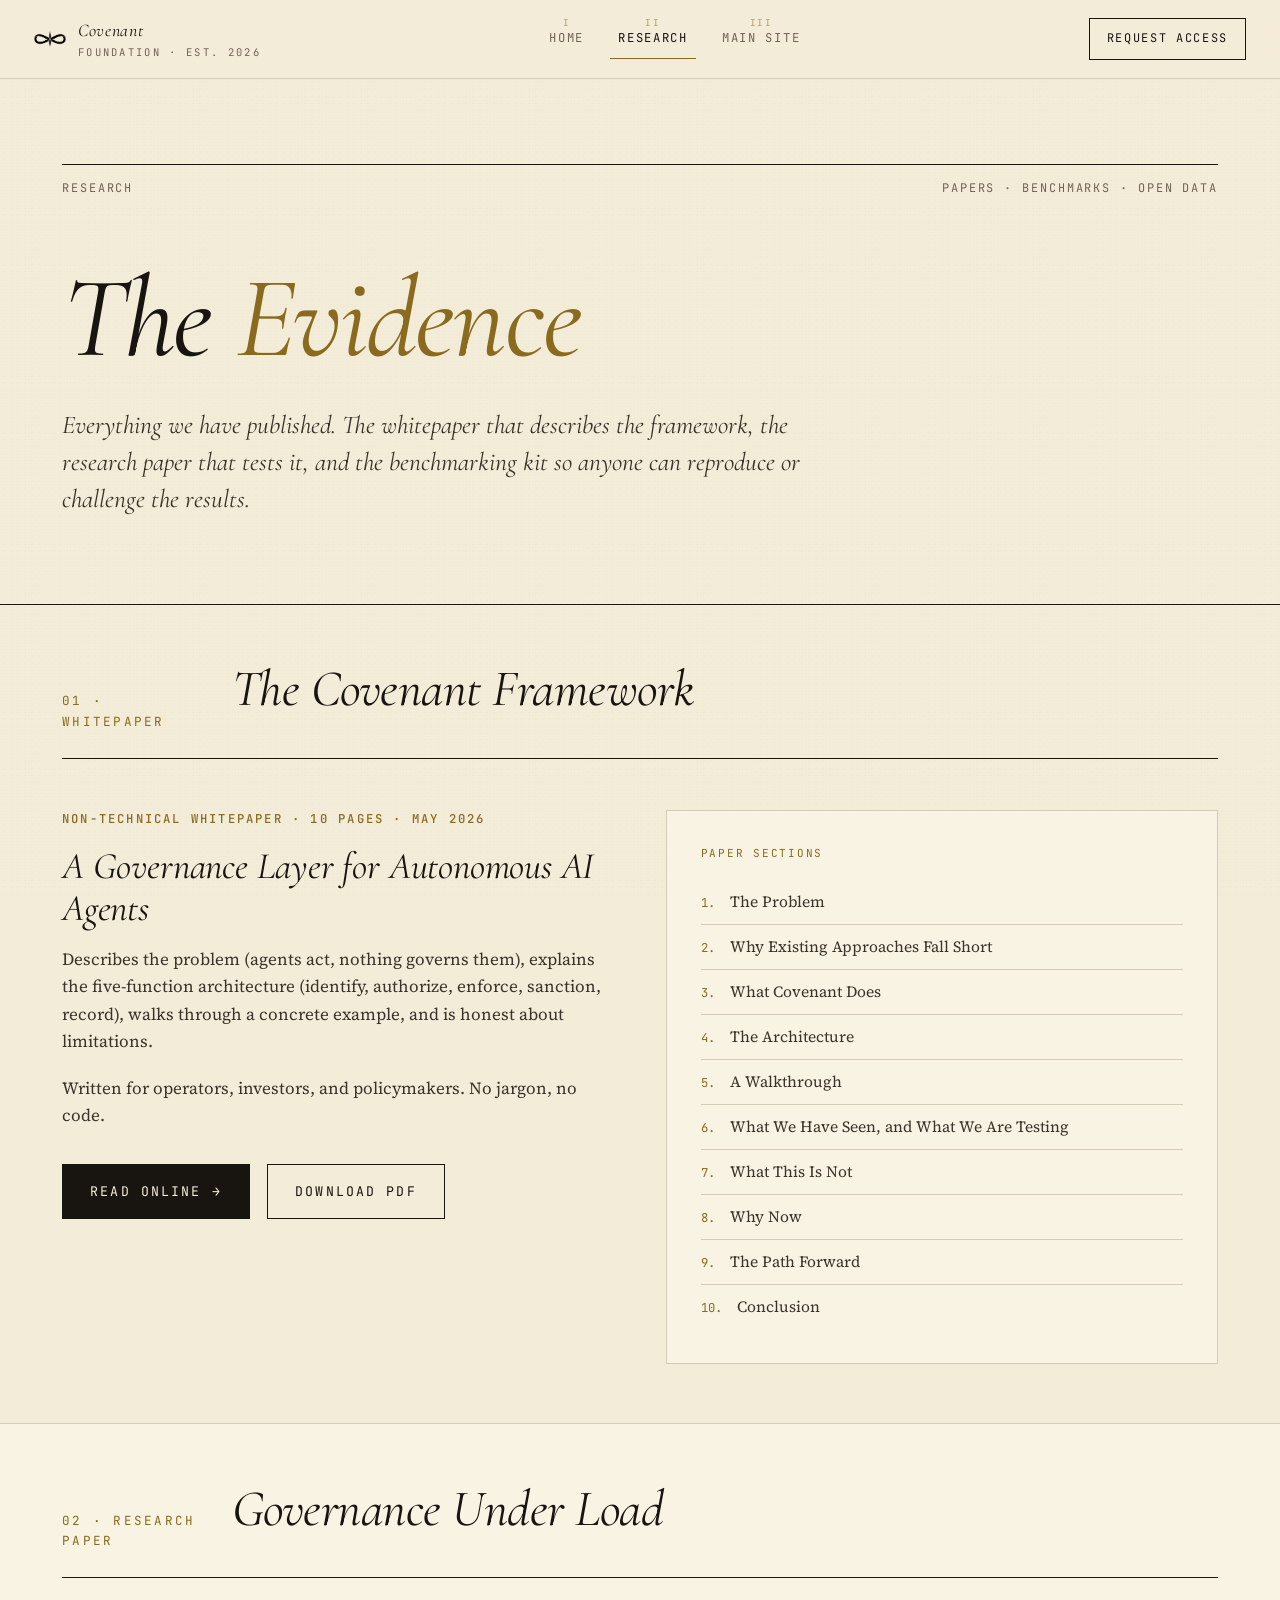
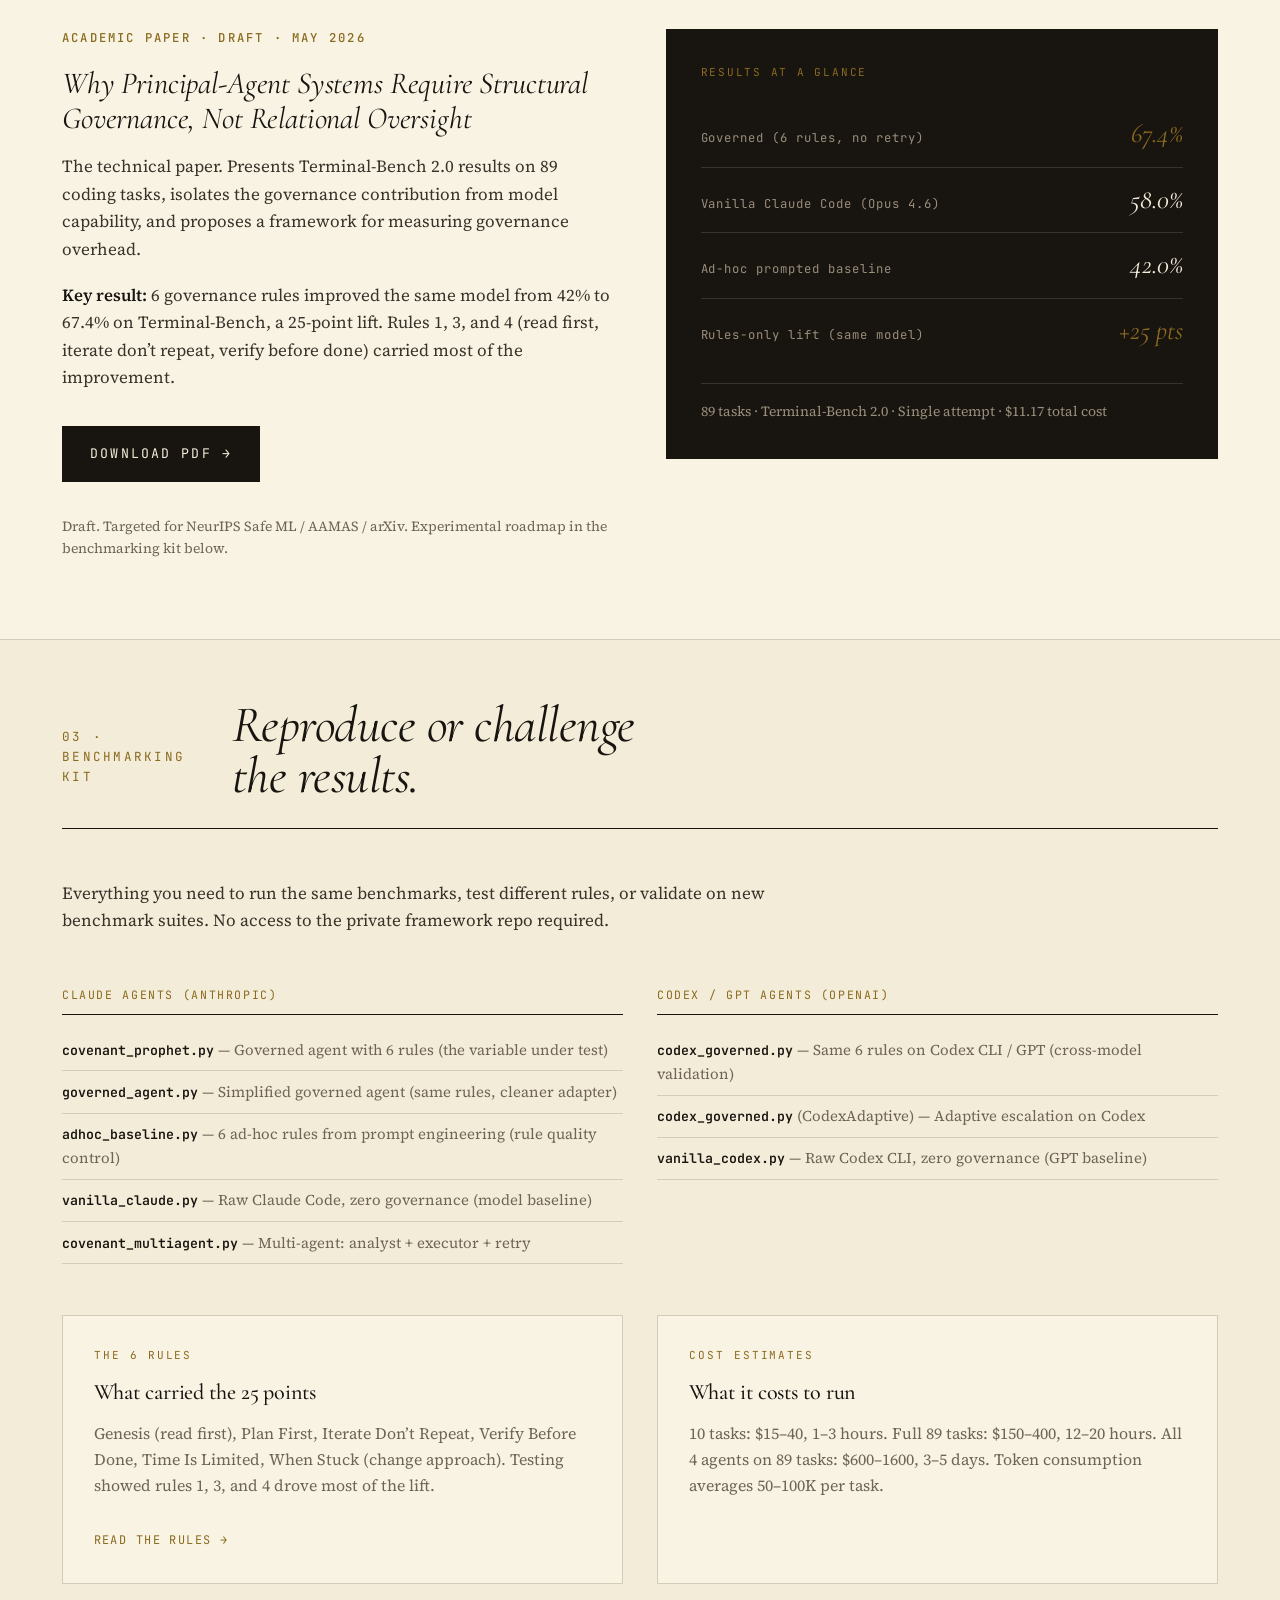
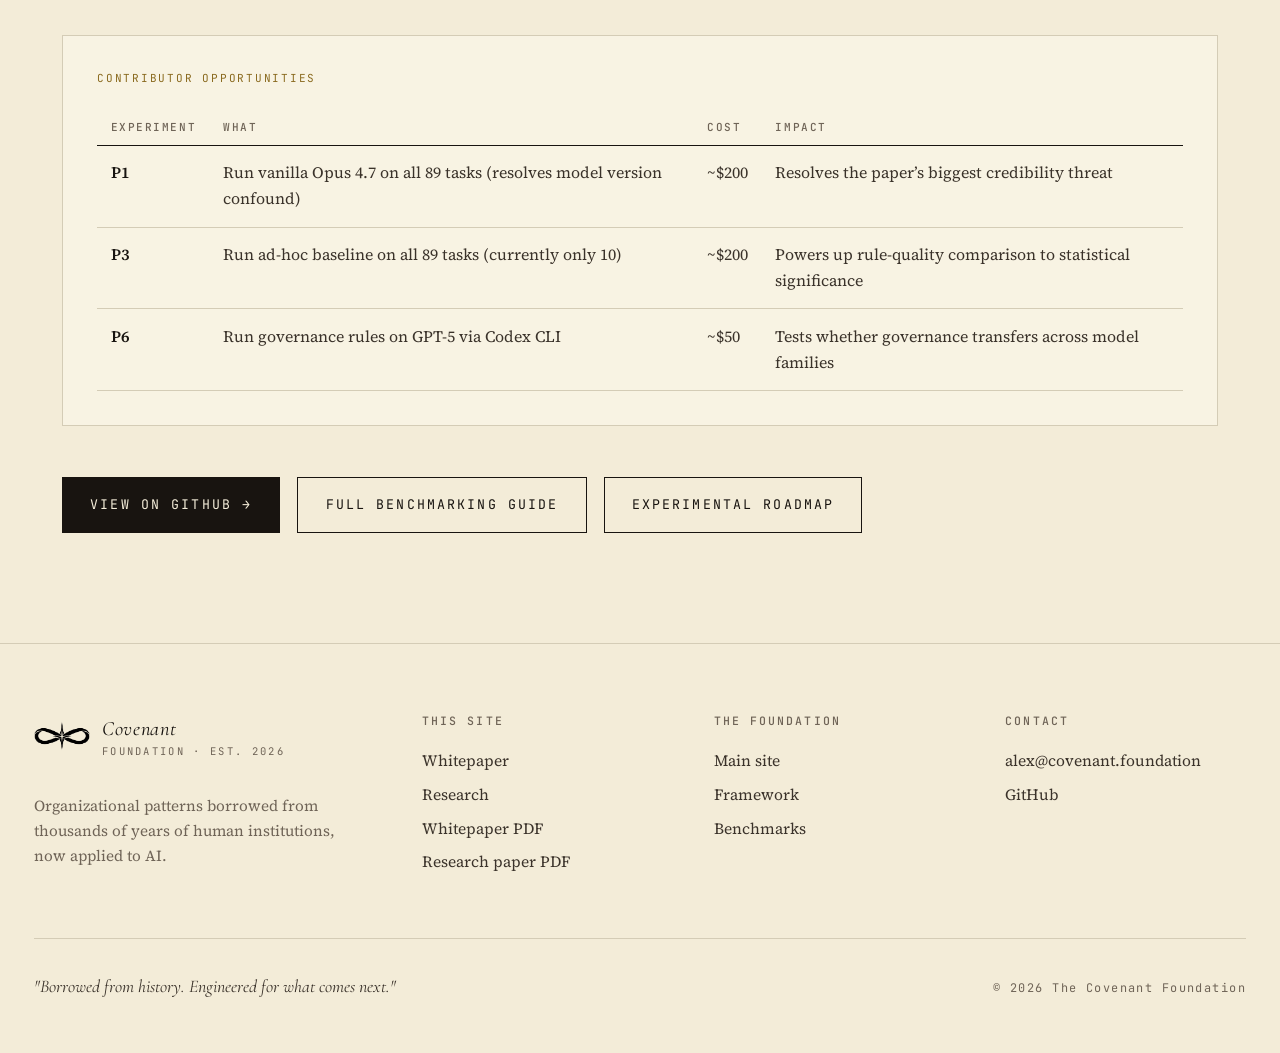
==== research.html @ 4821e8ea "Restructure site: landing page + research page with all three resources - Landing (index.html): over" ====
<!DOCTYPE html>
<html lang="en">
<head>
<meta charset="UTF-8"><meta name="viewport" content="width=device-width, initial-scale=1.0">
<title>Research - Covenant Research</title>
<meta name="description" content="Whitepaper, research paper, and benchmarking kit from the Covenant Framework.">
<link rel="preconnect" href="https://fonts.googleapis.com">
<link rel="preconnect" href="https://fonts.gstatic.com" crossorigin>
<link href="https://fonts.googleapis.com/css2?family=Cormorant+Garamond:ital,wght@0,400;0,500;0,600;1,400;1,500;1,600&family=JetBrains+Mono:wght@400;500&family=Source+Serif+4:ital,opsz,wght@0,8..60,400;0,8..60,500;0,8..60,600;1,8..60,400&display=swap" rel="stylesheet">
<link rel="stylesheet" href="styles.css">
</head>
<body data-screen-label="Research">
<nav class="nav"><div class="nav-inner">
  <a href="https://covenant.foundation" class="nav-brand"><img class="mark" src="assets/logo.png" alt="Covenant" aria-hidden="true"><span><span class="word">Covenant</span><small>Foundation &middot; est. 2026</small></span></a>
  <div class="nav-links">
    <a data-num="I" href="index.html">Home</a>
    <a data-num="II" href="research.html">Research</a>
    <a data-num="III" href="https://covenant.foundation">Main site</a>
  </div>
  <button class="nav-toggle" aria-label="Menu" aria-expanded="false">Menu</button>
  <a class="nav-cta" href="https://covenant.foundation/network.html#access">Request access</a>
</div></nav>

<!-- HERO -->
<section style="padding: 5rem 0 4rem; border-bottom: 1px solid var(--ink);"><div class="shell">
  <div class="flex-between" style="font-family: var(--mono); font-size: 0.7rem; letter-spacing: 0.16em; text-transform: uppercase; color: var(--ink-3); border-top: 1px solid var(--ink); padding-top: 0.8rem; margin-bottom: 4rem;">
    <span>Research</span><span>Papers &middot; Benchmarks &middot; Open data</span>
  </div>
  <h1 class="display-1 rise" style="color: var(--ink); margin-bottom: 2rem;">The <em style="color: var(--gold);">Evidence</em></h1>
  <p class="lede measure-wide rise rise-2">Everything we have published. The whitepaper that describes the framework, the research paper that tests it, and the benchmarking kit so anyone can reproduce or challenge the results.</p>
</div></section>

<!-- WHITEPAPER -->
<section id="whitepaper"><div class="shell">
  <div class="section-head"><div class="num">01 &middot; Whitepaper</div><h2>The Covenant Framework</h2></div>
  <div class="grid-2" style="gap: 3rem; align-items: start;">
    <div>
      <div class="h-sub mb-1">Non-technical whitepaper &middot; 10 pages &middot; May 2026</div>
      <h3 style="font-family: var(--display); font-style: italic; font-weight: 400; font-size: clamp(1.6rem, 3vw, 2.2rem); color: var(--ink); margin-bottom: 1rem; line-height: 1.1;">A Governance Layer for Autonomous AI Agents</h3>
      <p>Describes the problem (agents act, nothing governs them), explains the five-function architecture (identify, authorize, enforce, sanction, record), walks through a concrete example, and is honest about limitations.</p>
      <p>Written for operators, investors, and policymakers. No jargon, no code.</p>
      <div class="flex gap-1 mt-2" style="flex-wrap: wrap;">
        <a class="btn btn-primary" href="whitepaper.html">Read online <span class="arrow">&rarr;</span></a>
        <a class="btn" href="Covenant_Framework_Whitepaper.pdf">Download PDF</a>
      </div>
    </div>
    <div>
      <div style="background: var(--paper-soft); border: 1px solid var(--rule); padding: 2rem;">
        <div style="font-family: var(--mono); font-size: 0.65rem; letter-spacing: 0.16em; text-transform: uppercase; color: var(--gold); margin-bottom: 1rem;">Paper sections</div>
        <ol style="list-style: none; counter-reset: s; padding: 0;">
          <li class="rp-item">The Problem</li>
          <li class="rp-item">Why Existing Approaches Fall Short</li>
          <li class="rp-item">What Covenant Does</li>
          <li class="rp-item">The Architecture</li>
          <li class="rp-item">A Walkthrough</li>
          <li class="rp-item">What We Have Seen, and What We Are Testing</li>
          <li class="rp-item">What This Is Not</li>
          <li class="rp-item">Why Now</li>
          <li class="rp-item">The Path Forward</li>
          <li class="rp-item">Conclusion</li>
        </ol>
      </div>
    </div>
  </div>
</div></section>

<!-- RESEARCH PAPER -->
<section id="paper" style="background: var(--paper-soft); border-top: 1px solid var(--rule); border-bottom: 1px solid var(--rule);"><div class="shell">
  <div class="section-head"><div class="num">02 &middot; Research Paper</div><h2>Governance Under Load</h2></div>
  <div class="grid-2" style="gap: 3rem; align-items: start;">
    <div>
      <div class="h-sub mb-1">Academic paper &middot; Draft &middot; May 2026</div>
      <h3 style="font-family: var(--display); font-style: italic; font-weight: 400; font-size: clamp(1.4rem, 2.5vw, 1.8rem); color: var(--ink); margin-bottom: 1rem; line-height: 1.15;">Why Principal-Agent Systems Require Structural Governance, Not Relational Oversight</h3>
      <p>The technical paper. Presents Terminal-Bench 2.0 results on 89 coding tasks, isolates the governance contribution from model capability, and proposes a framework for measuring governance overhead.</p>
      <p><strong>Key result:</strong> 6 governance rules improved the same model from 42% to 67.4% on Terminal-Bench, a 25-point lift. Rules 1, 3, and 4 (read first, iterate don&rsquo;t repeat, verify before done) carried most of the improvement.</p>
      <div class="flex gap-1 mt-2" style="flex-wrap: wrap;">
        <a class="btn btn-primary" href="Governance_Under_Load_Draft.pdf">Download PDF <span class="arrow">&rarr;</span></a>
      </div>
      <p class="dim mt-2" style="font-size: 0.82rem;">Draft. Targeted for NeurIPS Safe ML / AAMAS / arXiv. Experimental roadmap in the benchmarking kit below.</p>
    </div>
    <div>
      <div style="background: var(--ink); color: var(--paper); padding: 2rem; border: 1px solid var(--ink);">
        <div style="font-family: var(--mono); font-size: 0.65rem; letter-spacing: 0.16em; text-transform: uppercase; color: var(--gold); margin-bottom: 1.2rem;">Results at a glance</div>
        <div class="rp-stat"><span class="rp-label">Governed (6 rules, no retry)</span><span class="rp-val gold">67.4%</span></div>
        <div class="rp-stat"><span class="rp-label">Vanilla Claude Code (Opus 4.6)</span><span class="rp-val">58.0%</span></div>
        <div class="rp-stat"><span class="rp-label">Ad-hoc prompted baseline</span><span class="rp-val">42.0%</span></div>
        <div class="rp-stat" style="border: none;"><span class="rp-label">Rules-only lift (same model)</span><span class="rp-val gold">+25 pts</span></div>
        <div style="margin-top: 1.2rem; padding-top: 1rem; border-top: 1px solid #3a322a; font-size: 0.82rem; color: #9a8e7c;">89 tasks &middot; Terminal-Bench 2.0 &middot; Single attempt &middot; $11.17 total cost</div>
      </div>
    </div>
  </div>
</div></section>

<!-- BENCHMARKING KIT -->
<section id="benchmarks"><div class="shell">
  <div class="section-head"><div class="num">03 &middot; Benchmarking Kit</div><h2>Reproduce or challenge<br>the results.</h2></div>
  <p class="measure-wide mb-3">Everything you need to run the same benchmarks, test different rules, or validate on new benchmark suites. No access to the private framework repo required.</p>

  <div class="bk-agents">
    <div class="bk-group">
      <div class="bk-group-label">Claude agents (Anthropic)</div>
      <div class="bk-agent"><strong>covenant_prophet.py</strong> &mdash; Governed agent with 6 rules (the variable under test)</div>
      <div class="bk-agent"><strong>governed_agent.py</strong> &mdash; Simplified governed agent (same rules, cleaner adapter)</div>
      <div class="bk-agent"><strong>adhoc_baseline.py</strong> &mdash; 6 ad-hoc rules from prompt engineering (rule quality control)</div>
      <div class="bk-agent"><strong>vanilla_claude.py</strong> &mdash; Raw Claude Code, zero governance (model baseline)</div>
      <div class="bk-agent"><strong>covenant_multiagent.py</strong> &mdash; Multi-agent: analyst + executor + retry</div>
    </div>
    <div class="bk-group">
      <div class="bk-group-label">Codex / GPT agents (OpenAI)</div>
      <div class="bk-agent"><strong>codex_governed.py</strong> &mdash; Same 6 rules on Codex CLI / GPT (cross-model validation)</div>
      <div class="bk-agent"><strong>codex_governed.py</strong> (CodexAdaptive) &mdash; Adaptive escalation on Codex</div>
      <div class="bk-agent"><strong>vanilla_codex.py</strong> &mdash; Raw Codex CLI, zero governance (GPT baseline)</div>
    </div>
  </div>

  <div class="grid-2 mt-3" style="gap: 2rem;">
    <div class="card">
      <div class="tag">The 6 rules</div>
      <h3>What carried the 25 points</h3>
      <p>Genesis (read first), Plan First, Iterate Don&rsquo;t Repeat, Verify Before Done, Time Is Limited, When Stuck (change approach). Testing showed rules 1, 3, and 4 drove most of the lift.</p>
      <a href="benchmarks/governance-rules.txt" style="font-family: var(--mono); font-size: 0.7rem; letter-spacing: 0.12em; text-transform: uppercase; display: inline-block; margin-top: 0.8rem;">Read the rules &rarr;</a>
    </div>
    <div class="card">
      <div class="tag">Cost estimates</div>
      <h3>What it costs to run</h3>
      <p>10 tasks: $15&ndash;40, 1&ndash;3 hours. Full 89 tasks: $150&ndash;400, 12&ndash;20 hours. All 4 agents on 89 tasks: $600&ndash;1600, 3&ndash;5 days. Token consumption averages 50&ndash;100K per task.</p>
    </div>
  </div>

  <div class="mt-3" style="padding: 2rem; background: var(--paper-soft); border: 1px solid var(--rule);">
    <div style="font-family: var(--mono); font-size: 0.65rem; letter-spacing: 0.16em; text-transform: uppercase; color: var(--gold); margin-bottom: 1rem;">Contributor opportunities</div>
    <table>
      <thead><tr><th>Experiment</th><th>What</th><th>Cost</th><th>Impact</th></tr></thead>
      <tbody>
        <tr><td><strong>P1</strong></td><td>Run vanilla Opus 4.7 on all 89 tasks (resolves model version confound)</td><td>~$200</td><td>Resolves the paper&rsquo;s biggest credibility threat</td></tr>
        <tr><td><strong>P3</strong></td><td>Run ad-hoc baseline on all 89 tasks (currently only 10)</td><td>~$200</td><td>Powers up rule-quality comparison to statistical significance</td></tr>
        <tr><td><strong>P6</strong></td><td>Run governance rules on GPT-5 via Codex CLI</td><td>~$50</td><td>Tests whether governance transfers across model families</td></tr>
      </tbody>
    </table>
  </div>

  <div class="flex gap-1 mt-3" style="flex-wrap: wrap;">
    <a class="btn btn-primary" href="https://github.com/asalsali/covenant-research/tree/master/benchmarks">View on GitHub <span class="arrow">&rarr;</span></a>
    <a class="btn" href="benchmarks/README.md">Full benchmarking guide</a>
    <a class="btn" href="benchmarks/experimental-roadmap.md">Experimental roadmap</a>
  </div>
</div></section>

<footer class="foot"><div class="shell-wide">
  <div class="foot-grid">
    <div><a href="https://covenant.foundation" class="nav-brand" style="margin-bottom: 1rem; display:inline-flex;"><img class="mark" src="assets/logo.png" alt="Covenant" style="width: 56px;"><span><span class="word" style="font-family: var(--display); font-style: italic; font-size: 1.2rem; color: var(--ink);">Covenant</span><small style="font-family: var(--mono); font-size: 0.62rem; letter-spacing: 0.22em; text-transform: uppercase; color: var(--ink-3); display:block;">Foundation &middot; est. 2026</small></span></a><p class="dim" style="font-size: 0.9rem; max-width: 22rem; margin-top: 1rem;">Organizational patterns borrowed from thousands of years of human institutions, now applied to AI.</p></div>
    <div><h4>This Site</h4><ul><li><a href="whitepaper.html">Whitepaper</a></li><li><a href="research.html">Research</a></li><li><a href="Covenant_Framework_Whitepaper.pdf">Whitepaper PDF</a></li><li><a href="Governance_Under_Load_Draft.pdf">Research paper PDF</a></li></ul></div>
    <div><h4>The Foundation</h4><ul><li><a href="https://covenant.foundation">Main site</a></li><li><a href="https://covenant.foundation/framework.html">Framework</a></li><li><a href="https://covenant.foundation/benchmarks.html">Benchmarks</a></li></ul></div>
    <div><h4>Contact</h4><ul><li><a href="mailto:alex@covenant.foundation">alex@covenant.foundation</a></li><li><a href="https://github.com/asalsali/covenant-research">GitHub</a></li></ul></div>
  </div>
  <div class="foot-bottom"><span class="foot-verse">"Borrowed from history. Engineered for what comes next."</span><span>&copy; 2026 The Covenant Foundation</span></div>
</div></footer>

<style>
/* Section TOC list */
.rp-item {
  counter-increment: s;
  padding: 0.55rem 0;
  border-bottom: 1px solid var(--rule);
  font-size: 0.92rem;
  color: var(--ink-2);
}
.rp-item::before {
  content: counter(s) ". ";
  font-family: var(--mono);
  font-size: 0.72rem;
  color: var(--gold);
  margin-right: 0.5rem;
}
.rp-item:last-child { border-bottom: none; }

/* Results stats */
.rp-stat {
  display: flex;
  justify-content: space-between;
  align-items: baseline;
  padding: 0.6rem 0;
  border-bottom: 1px solid #3a322a;
}
.rp-label { font-family: var(--mono); font-size: 0.72rem; letter-spacing: 0.08em; color: #9a8e7c; }
.rp-val { font-family: var(--display); font-style: italic; font-size: 1.6rem; color: var(--paper); }
.rp-val.gold { color: var(--gold); }

/* Benchmarking kit agents */
.bk-agents {
  display: grid;
  grid-template-columns: 1fr 1fr;
  gap: 2rem;
}
@media (max-width: 700px) { .bk-agents { grid-template-columns: 1fr; } }
.bk-group-label {
  font-family: var(--mono);
  font-size: 0.68rem;
  letter-spacing: 0.14em;
  text-transform: uppercase;
  color: var(--gold);
  margin-bottom: 0.8rem;
  padding-bottom: 0.6rem;
  border-bottom: 1px solid var(--ink);
}
.bk-agent {
  font-size: 0.88rem;
  color: var(--ink-3);
  padding: 0.5rem 0;
  border-bottom: 1px solid var(--rule);
}
.bk-agent strong { color: var(--ink); font-family: var(--mono); font-size: 0.78rem; }
</style>
<script>
var here=location.pathname.split('/').pop()||'index.html';document.querySelectorAll('.nav-links a').forEach(function(a){if(a.getAttribute('href')===here)a.classList.add('is-active')});
var toggle=document.querySelector('.nav-toggle'),links=document.querySelector('.nav-links');if(toggle&&links){toggle.addEventListener('click',function(){var open=links.classList.toggle('is-open');toggle.setAttribute('aria-expanded',open);toggle.textContent=open?'Close':'Menu'});}
</script>
</body></html>
---- styles.css ----
/* ============================================================
   COVENANT FOUNDATION — editorial design system
   Parchment daylight + deep ink + institutional gold
   ============================================================ */

:root {
  /* Paper & ink */
  --paper:        #f3ecd8;
  --paper-deep:   #ebe1c6;
  --paper-soft:   #f8f3e3;
  --ivory:        #fbf7eb;
  --ink:          #181410;
  --ink-2:        #3a322a;
  --ink-3:        #6f6457;
  --ink-4:        #9a8e7c;
  --rule:         #d4ccb6;
  --rule-soft:    #e3dcc4;

  /* Accents */
  --gold:         #8a6a1f;
  --gold-bright:  #b48a2a;
  --gold-glow:    rgba(180, 138, 42, 0.14);
  --oxblood:      #6b2a2a;
  --night:        #14110d;

  /* Type */
  --display: "Cormorant Garamond", "EB Garamond", Georgia, serif;
  --body:    "Source Serif 4", "Source Serif Pro", Georgia, serif;
  --mono:    "JetBrains Mono", ui-monospace, "SF Mono", Menlo, monospace;

  /* Rhythm */
  --col:    72rem;
  --gutter: 2rem;
}

*, *::before, *::after { box-sizing: border-box; margin: 0; padding: 0; }
html { scroll-behavior: smooth; font-size: 17px; }

body {
  background: var(--paper);
  color: var(--ink-2);
  font-family: var(--body);
  font-weight: 400;
  line-height: 1.62;
  -webkit-font-smoothing: antialiased;
  text-rendering: optimizeLegibility;
  overflow-x: hidden;
}

/* subtle paper grain */
body::before {
  content: "";
  position: fixed;
  inset: 0;
  pointer-events: none;
  z-index: 1;
  opacity: 0.35;
  mix-blend-mode: multiply;
  background-image:
    radial-gradient(rgba(78,60,30,0.05) 1px, transparent 1px),
    radial-gradient(rgba(78,60,30,0.04) 1px, transparent 1px);
  background-size: 3px 3px, 7px 7px;
  background-position: 0 0, 1px 2px;
}

::selection { background: var(--gold-glow); color: var(--ink); }

/* ── Layout ─────────────────────────────────────────────────── */

.shell { max-width: var(--col); margin: 0 auto; padding: 0 var(--gutter); position: relative; z-index: 2; }
.shell-wide { max-width: 88rem; margin: 0 auto; padding: 0 var(--gutter); position: relative; z-index: 2; }
.measure { max-width: 38rem; }
.measure-wide { max-width: 46rem; }

section { padding: 3.5rem 0; position: relative; }

/* ── Type ───────────────────────────────────────────────────── */

h1, h2, h3, h4 { font-family: var(--display); color: var(--ink); font-weight: 500; letter-spacing: -0.005em; }

.display-1 {
  font-size: clamp(3.2rem, 9vw, 8rem);
  line-height: 0.92;
  letter-spacing: -0.02em;
  font-weight: 400;
  font-style: italic;
}
.display-2 {
  font-size: clamp(2.4rem, 5.5vw, 4.2rem);
  line-height: 1.02;
  letter-spacing: -0.015em;
  font-weight: 500;
}
.display-3 {
  font-size: clamp(1.8rem, 3vw, 2.6rem);
  line-height: 1.12;
  font-weight: 500;
}

.h-sub {
  font-family: var(--mono);
  font-size: 0.72rem;
  text-transform: uppercase;
  letter-spacing: 0.18em;
  color: var(--gold);
  font-weight: 500;
}

.lede {
  font-family: var(--display);
  font-style: italic;
  font-weight: 400;
  font-size: clamp(1.3rem, 2vw, 1.7rem);
  line-height: 1.45;
  color: var(--ink-2);
}

p { color: var(--ink-2); margin-bottom: 1.1rem; }
p.tight { margin-bottom: 0.5rem; }
.dim { color: var(--ink-3); }

a { color: var(--gold); text-decoration: none; border-bottom: 1px solid transparent; transition: border-color .2s, color .2s; }
a:hover { border-bottom-color: var(--gold); }

strong { color: var(--ink); font-weight: 600; }
em { font-style: italic; }

/* drop cap */
.dropcap::first-letter {
  font-family: var(--display);
  font-style: italic;
  font-weight: 400;
  float: left;
  font-size: 4.6em;
  line-height: 0.82;
  padding-right: 0.12em;
  padding-top: 0.06em;
  color: var(--gold);
}

/* ── Site nav ───────────────────────────────────────────────── */

.nav {
  position: sticky;
  top: 0;
  z-index: 50;
  background: color-mix(in oklab, var(--paper) 92%, transparent);
  backdrop-filter: blur(8px);
  border-bottom: 1px solid var(--rule);
}
.nav-inner {
  max-width: 88rem;
  margin: 0 auto;
  padding: 1rem var(--gutter);
  display: grid;
  grid-template-columns: auto 1fr auto;
  align-items: center;
  gap: 2rem;
}
.nav-brand {
  display: flex; align-items: center; gap: 0.7rem;
  color: var(--ink); border-bottom: none;
  font-family: var(--display);
  font-size: 1.05rem;
  letter-spacing: 0.04em;
}
.nav-brand .mark { width: 32px; height: auto; display: block; }
.nav-brand .word { font-style: italic; }
.nav-brand small {
  font-family: var(--mono);
  font-size: 0.62rem;
  letter-spacing: 0.22em;
  text-transform: uppercase;
  color: var(--ink-3);
  display: block;
  margin-top: -2px;
}
.nav-links {
  display: flex; gap: 2rem; justify-content: center;
  font-family: var(--mono);
  font-size: 0.72rem;
  text-transform: uppercase;
  letter-spacing: 0.14em;
}
.nav-links a {
  color: var(--ink-3); border-bottom: none;
  position: relative;
  padding: 0.25rem 0;
}
.nav-links a::before {
  content: attr(data-num);
  position: absolute;
  top: -10px; left: 50%; transform: translateX(-50%);
  font-size: 0.55rem;
  color: var(--gold);
  opacity: 0.6;
}
.nav-links a:hover, .nav-links a.is-active { color: var(--ink); }
.nav-links a.is-active::after {
  content: "";
  position: absolute;
  left: -8px; right: -8px; bottom: -6px;
  height: 1px; background: var(--gold);
}
.nav-cta {
  font-family: var(--mono);
  font-size: 0.7rem;
  text-transform: uppercase;
  letter-spacing: 0.14em;
  padding: 0.6rem 1rem;
  border: 1px solid var(--ink);
  color: var(--ink);
  border-bottom: 1px solid var(--ink);
  transition: background .2s, color .2s;
}
.nav-cta:hover { background: var(--ink); color: var(--paper); }

/* Mobile nav toggle */
.nav-toggle {
  display: none;
  background: none;
  border: 1px solid var(--ink);
  padding: 0.5rem 0.7rem;
  cursor: pointer;
  font-family: var(--mono);
  font-size: 0.7rem;
  letter-spacing: 0.14em;
  text-transform: uppercase;
  color: var(--ink);
  min-height: 44px;
  align-items: center;
}
.nav-toggle:hover { background: var(--ink); color: var(--paper); }

@media (max-width: 820px) {
  .nav-inner { grid-template-columns: auto 1fr auto; gap: 1rem; }
  .nav-links {
    display: none;
    position: absolute;
    top: 100%;
    left: 0; right: 0;
    background: var(--paper);
    border-bottom: 1px solid var(--rule);
    padding: 1.5rem var(--gutter);
    flex-direction: column;
    gap: 0;
    box-shadow: 0 12px 24px rgba(0,0,0,0.08);
    z-index: 100;
  }
  .nav-links.is-open { display: flex; }
  .nav-links a {
    padding: 0.9rem 0;
    border-bottom: 1px solid var(--rule);
    font-size: 0.82rem;
  }
  .nav-links a::before { display: none; }
  .nav-links a:last-child { border-bottom: none; }
  .nav-toggle { display: inline-flex; }
  .nav-cta { display: none; }
}

/* ── Buttons ────────────────────────────────────────────────── */

.btn {
  display: inline-flex; align-items: center; gap: 0.6rem;
  font-family: var(--mono);
  font-size: 0.78rem;
  text-transform: uppercase;
  letter-spacing: 0.16em;
  padding: 0.95rem 1.6rem;
  border: 1px solid var(--ink);
  color: var(--ink);
  background: transparent;
  cursor: pointer;
  border-bottom: 1px solid var(--ink);
  transition: all .25s;
}
.btn:hover { background: var(--ink); color: var(--paper); border-color: var(--ink); }
.btn.btn-primary {
  background: var(--ink);
  color: var(--paper);
}
.btn.btn-primary:hover {
  background: var(--gold);
  color: var(--night);
  border-color: var(--gold);
}
.btn .arrow {
  display: inline-block;
  transition: transform .25s;
}
.btn:hover .arrow { transform: translateX(4px); }

/* ── Cards ──────────────────────────────────────────────────── */

.card {
  background: var(--paper-soft);
  border: 1px solid var(--rule);
  padding: 1.8rem;
  position: relative;
}
.card .tag {
  font-family: var(--mono);
  font-size: 0.65rem;
  letter-spacing: 0.18em;
  text-transform: uppercase;
  color: var(--gold);
  margin-bottom: 0.6rem;
}
.card h3 { margin-bottom: 0.6rem; font-size: 1.3rem; }
.card p { font-size: 0.94rem; color: var(--ink-3); }

/* ── Tables ─────────────────────────────────────────────────── */

table { width: 100%; border-collapse: collapse; }
th {
  text-align: left;
  font-family: var(--mono);
  font-size: 0.65rem;
  text-transform: uppercase;
  letter-spacing: 0.14em;
  color: var(--ink-3);
  padding: 0.8rem 0.8rem 0.5rem;
  border-bottom: 1px solid var(--ink);
  font-weight: 500;
}
td {
  padding: 0.85rem 0.8rem;
  border-bottom: 1px solid var(--rule);
  font-size: 0.94rem;
  color: var(--ink-2);
  vertical-align: top;
}
td:first-child { color: var(--ink); }
tr:hover td { background: var(--paper-soft); }

/* ── Footer ─────────────────────────────────────────────────── */

.foot {
  border-top: 1px solid var(--rule);
  padding: 4rem 0 3rem;
  margin-top: 3rem;
}
.foot-grid {
  display: grid;
  grid-template-columns: 1.4fr 1fr 1fr 1fr;
  gap: 3rem;
  margin-bottom: 3rem;
}
@media (max-width: 760px) { .foot-grid { grid-template-columns: 1fr 1fr; } }
.foot h4 {
  font-family: var(--mono);
  font-size: 0.68rem;
  letter-spacing: 0.18em;
  text-transform: uppercase;
  color: var(--ink-3);
  margin-bottom: 1rem;
  font-weight: 500;
}
.foot ul { list-style: none; }
.foot ul li { margin-bottom: 0.5rem; font-size: 0.92rem; }
.foot ul a { color: var(--ink-2); border-bottom: none; }
.foot ul a:hover { color: var(--gold); }
.foot-bottom {
  display: flex; justify-content: space-between; align-items: baseline;
  font-family: var(--mono);
  font-size: 0.7rem;
  letter-spacing: 0.12em;
  color: var(--ink-3);
  padding-top: 2rem;
  border-top: 1px solid var(--rule);
  flex-wrap: wrap; gap: 1rem;
}
.foot-verse {
  font-family: var(--display);
  font-style: italic;
  font-size: 1.05rem;
  color: var(--ink-2);
  letter-spacing: 0;
  text-transform: none;
}

/* ── Glossary tooltips ── */
a.gloss {
  cursor: pointer;
  border-bottom: 1px dotted var(--gold);
  text-decoration: none;
  color: inherit;
  padding-bottom: 1px;
  transition: background .15s, color .15s;
}
a.gloss:hover, a.gloss:focus { outline: none; background: rgba(168, 130, 60, 0.10); color: var(--ink); }
.gloss-tip {
  position: absolute; display: none; z-index: 200;
  width: min(22rem, 92vw);
  background: var(--ink); color: var(--paper);
  border: 1px solid var(--gold);
  padding: 1rem 1.1rem 0.9rem;
  font-family: var(--body);
  box-shadow: 0 18px 40px rgba(0,0,0,0.25);
  opacity: 0; transform: translateY(-3px); transition: opacity .14s ease, transform .14s ease;
}
.gloss-tip.is-open { opacity: 1; transform: translateY(0); }
.gloss-tip .gt-eng { font-family: var(--mono); font-size: 0.62rem; letter-spacing: 0.18em; text-transform: uppercase; color: var(--gold); margin-bottom: 0.35rem; }
.gloss-tip .gt-term { font-family: var(--display); font-style: italic; font-size: 1.35rem; color: var(--paper); margin-bottom: 0.5rem; line-height: 1; }
.gloss-tip .gt-what { font-size: 0.92rem; color: #d8cfb9; line-height: 1.5; margin: 0 0 0.7rem; }
.gloss-tip .gt-link { font-family: var(--mono); font-size: 0.65rem; letter-spacing: 0.16em; text-transform: uppercase; color: var(--gold); text-decoration: none; border-bottom: 1px solid transparent; }
.gloss-tip .gt-link:hover { border-bottom-color: var(--gold); }

/* ── Utilities ──────────────────────────────────────────────── */

.grid-2 { display: grid; grid-template-columns: 1fr 1fr; gap: 3rem; }
.grid-3 { display: grid; grid-template-columns: repeat(3, 1fr); gap: 2rem; }
.grid-4 { display: grid; grid-template-columns: repeat(4, 1fr); gap: 1.5rem; }
@media (max-width: 820px) {
  .grid-2, .grid-3, .grid-4 { grid-template-columns: 1fr; gap: 2rem; }
}
.center { text-align: center; }
.flex { display: flex; }
.flex-between { display: flex; justify-content: space-between; align-items: baseline; }
.gap-1 { gap: 1rem; } .gap-2 { gap: 2rem; }
.mt-1 { margin-top: 1rem; } .mt-2 { margin-top: 2rem; } .mt-3 { margin-top: 3rem; } .mt-4 { margin-top: 4rem; }
.mb-1 { margin-bottom: 1rem; } .mb-2 { margin-bottom: 2rem; } .mb-3 { margin-bottom: 3rem; }

/* ── Animated mark ──────────────────────────────────────────── */
@keyframes rise {
  from { opacity: 0; transform: translateY(18px); }
  to   { opacity: 1; transform: translateY(0); }
}

.rise { animation: rise 0.9s cubic-bezier(.2,.7,.2,1) both; }
.rise-2 { animation-delay: .15s; }
.rise-3 { animation-delay: .3s; }
.rise-4 { animation-delay: .45s; }
.rise-5 { animation-delay: .6s; }

/* ── Mark (infinity-star) ──────────────────────────────────── */
.mark {
  display: inline-block;
  height: auto;
  object-fit: contain;
  vertical-align: middle;
}

/* Mark-draw — fade + scale entrance for the hero mark */
.mark-draw {
  opacity: 0;
  transform: scale(0.92);
  animation: mark-in 1.4s cubic-bezier(.2,.7,.2,1) 0.2s forwards;
}
@keyframes mark-in {
  to { opacity: 1; transform: scale(1); }
}

/* ── Verse layout — left column with chapter:verse ──────────── */
.verse-col {
  display: grid;
  grid-template-columns: 5rem 1fr;
  gap: 2rem;
}
.verse-col .v {
  font-family: var(--mono);
  font-size: 0.7rem;
  letter-spacing: 0.14em;
  text-transform: uppercase;
  color: var(--gold);
  padding-top: 0.55rem;
}
@media (max-width: 700px) {
  .verse-col { grid-template-columns: 1fr; gap: 0.4rem; }
  .verse-col .v { padding-top: 0; }
}

/* ── Big number ─────────────────────────────────────────────── */
.bignum {
  font-family: var(--display);
  font-weight: 500;
  font-style: italic;
  font-size: clamp(4rem, 12vw, 9rem);
  line-height: 0.9;
  color: var(--gold);
  letter-spacing: -0.04em;
}
.bignum .pct { font-size: 0.4em; vertical-align: super; font-style: normal; color: var(--ink-3); }

/* ── Marquee / kinetic ──────────────────────────────────────── */
.marquee {
  overflow: hidden;
  border-top: 1px solid var(--rule);
  border-bottom: 1px solid var(--rule);
  padding: 0.9rem 0;
  background: var(--paper-soft);
}
.marquee-track {
  display: flex; gap: 3rem;
  animation: scroll-x 50s linear infinite;
  width: max-content;
  font-family: var(--display);
  font-style: italic;
  font-size: 1.3rem;
  color: var(--ink-3);
  white-space: nowrap;
}
.marquee-track span::before {
  content: "\2726";
  color: var(--gold);
  margin-right: 3rem;
  font-style: normal;
}
@keyframes scroll-x {
  to { transform: translateX(-50%); }
}

/* Section header decorator */
.section-head {
  display: grid;
  grid-template-columns: 8rem 1fr;
  gap: 2rem;
  align-items: baseline;
  margin-bottom: 3rem;
  padding-bottom: 1.5rem;
  border-bottom: 1px solid var(--ink);
}
.section-head .num {
  font-family: var(--mono);
  font-size: 0.74rem;
  letter-spacing: 0.18em;
  text-transform: uppercase;
  color: var(--gold);
}
.section-head h2 {
  font-family: var(--display);
  font-style: italic;
  font-weight: 400;
  font-size: clamp(2rem, 4vw, 3.4rem);
  line-height: 1;
  letter-spacing: -0.01em;
}
@media (max-width: 700px) {
  .section-head { grid-template-columns: 1fr; gap: 0.4rem; }
}

/* Highlight inline */
mark.gold {
  background: linear-gradient(180deg, transparent 60%, var(--gold-glow) 60%);
  color: inherit;
  padding: 0 0.1em;
}

/* ── Mapping grid (index page) ──────────────────────────────── */
.mapping-grid {
  display: grid;
  grid-template-columns: repeat(3, 1fr);
  gap: 0;
  border-top: 1px solid var(--rule);
  border-left: 1px solid var(--rule);
}
@media (max-width: 820px) { .mapping-grid { grid-template-columns: repeat(2, 1fr); } }
@media (max-width: 560px) { .mapping-grid { grid-template-columns: 1fr; } }

.mapping-cell {
  padding: 1.4rem 1.2rem;
  border-right: 1px solid var(--rule);
  border-bottom: 1px solid var(--rule);
  cursor: default;
  position: relative;
  transition: background .25s;
  min-height: 130px;
  background: var(--paper);
}
.mapping-cell:hover { background: var(--ink); color: var(--paper); }
.mapping-cell:hover .mc-prob,
.mapping-cell:hover .mc-pat,
.mapping-cell:hover .mc-feat { color: var(--paper); }
.mapping-cell:hover .mc-num { color: var(--gold-bright); }
.mapping-cell:hover .mc-arrow { color: var(--gold-bright); opacity: 1; }

.mc-num {
  position: absolute; top: 0.6rem; right: 0.8rem;
  font-family: var(--mono); font-size: 0.62rem; letter-spacing: 0.14em; color: var(--ink-4);
}
.mc-prob {
  font-family: var(--mono); font-size: 0.62rem; letter-spacing: 0.14em;
  text-transform: uppercase; color: var(--ink-3);
  margin-bottom: 0.45rem;
}
.mc-pat {
  font-family: var(--display); font-style: italic; font-size: 1.3rem; line-height: 1.1;
  color: var(--ink); margin-bottom: 0.45rem;
}
.mc-feat {
  font-size: 0.86rem; color: var(--ink-3); line-height: 1.4;
  transition: opacity .25s;
}
.mc-arrow {
  position: absolute; bottom: 0.7rem; right: 0.9rem;
  font-family: var(--mono); font-size: 0.9rem;
  color: var(--gold); opacity: 0;
  transition: opacity .25s;
}

/* ── Mobile optimization ────────────────────────────────────── */

@media (max-width: 600px) {
  html { font-size: 15px; }

  /* Tighter section spacing */
  section { padding: 2.5rem 0; }
  .shell, .shell-wide { padding: 0 1.2rem; }

  /* Hero scales down */
  .display-1 {
    font-size: clamp(2.4rem, 12vw, 3.6rem);
    line-height: 0.95;
  }
  .display-2 {
    font-size: clamp(1.8rem, 8vw, 2.8rem);
  }
  .display-3 {
    font-size: clamp(1.4rem, 6vw, 2rem);
  }

  /* Lede text smaller on mobile */
  .lede { font-size: clamp(1.1rem, 4vw, 1.4rem); }

  /* Section headers go single column */
  .section-head {
    grid-template-columns: 1fr;
    gap: 0.3rem;
    margin-bottom: 2rem;
    padding-bottom: 1rem;
  }

  /* Big numbers scale */
  .bignum { font-size: clamp(3rem, 16vw, 5rem); }

  /* Tables scroll horizontally */
  table { display: block; overflow-x: auto; white-space: nowrap; }
  th, td { padding: 0.6rem 0.6rem; font-size: 0.82rem; }

  /* Buttons full-width on mobile */
  .btn { width: 100%; justify-content: center; padding: 0.85rem 1.2rem; }

  /* Nav CTA smaller */
  .nav-cta { font-size: 0.62rem; padding: 0.5rem 0.7rem; }

  /* Footer single column on small phones */
  .foot-grid { grid-template-columns: 1fr; gap: 2rem; }
  .foot-bottom { flex-direction: column; gap: 0.6rem; text-align: center; }

  /* Mapping grid cells less padding */
  .mapping-cell { padding: 1rem 0.9rem; min-height: 100px; }
  .mc-pat { font-size: 1.1rem; }

  /* Verse columns stack */
  .verse-col { grid-template-columns: 1fr; gap: 0.3rem; }
  .verse-col .v { padding-top: 0; }

  /* Drop cap smaller on mobile */
  .dropcap::first-letter { font-size: 3.4em; }

  /* Marquee smaller */
  .marquee-track { font-size: 1rem; gap: 2rem; }
  .marquee-track span::before { margin-right: 2rem; }

  /* Grid-2 in dark sections with inline styles */
  [style*="grid-template-columns: 8rem"] {
    grid-template-columns: 1fr !important;
    gap: 0.5rem !important;
  }

  /* Cards tighter */
  .card { padding: 1.4rem 1.2rem; }
  .card h3 { font-size: 1.1rem; }

  /* Touch targets: minimum 44px */
  .nav-brand .mark { width: 28px; }
  a, button, .btn, .nav-cta { min-height: 44px; display: inline-flex; align-items: center; }
  .foot ul li { margin-bottom: 0.7rem; }
  .foot ul a { padding: 0.3rem 0; display: inline-block; }
}

/* Small phones (iPhone SE, etc.) */
@media (max-width: 380px) {
  html { font-size: 14px; }
  .shell, .shell-wide { padding: 0 1rem; }
  .display-1 { font-size: 2.2rem; }
  .nav-inner { padding: 0.8rem 1rem; gap: 0.8rem; }
  .nav-brand .mark { width: 24px; }
  .nav-brand small { display: none; }
}
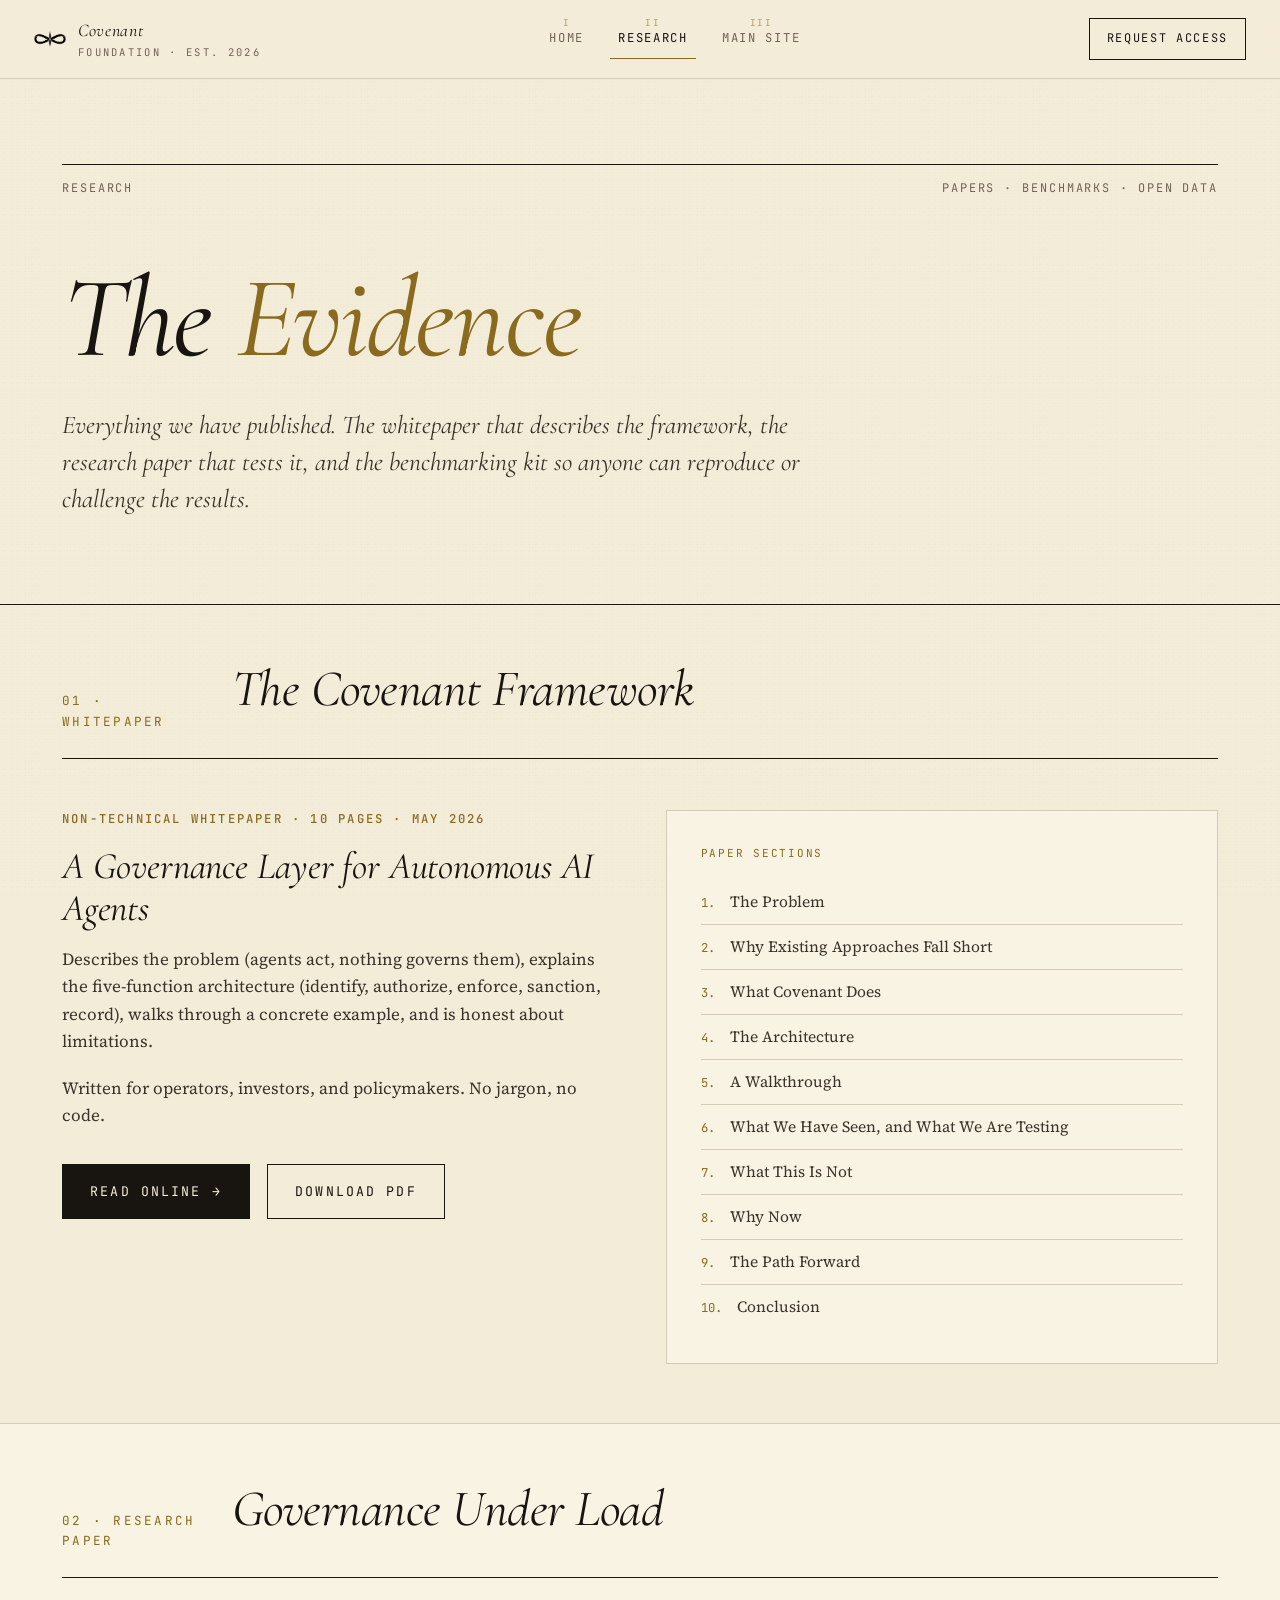
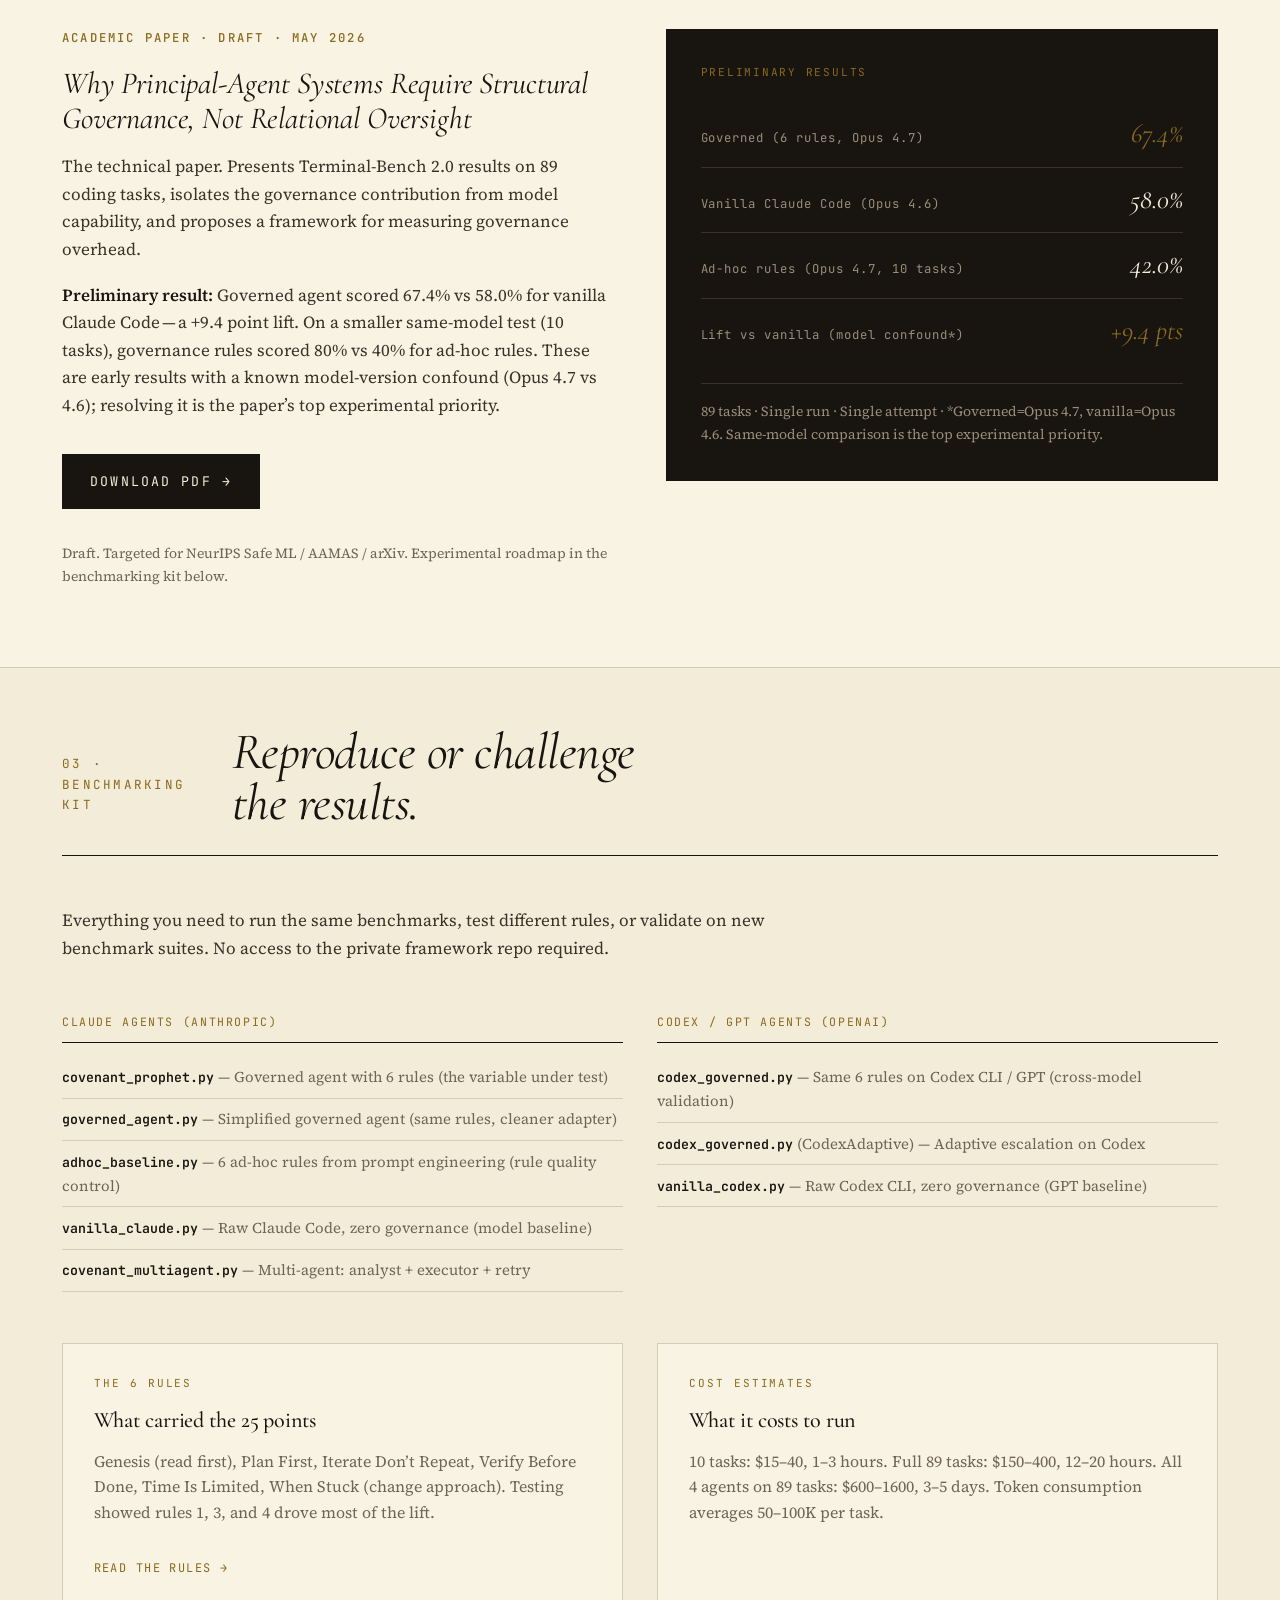
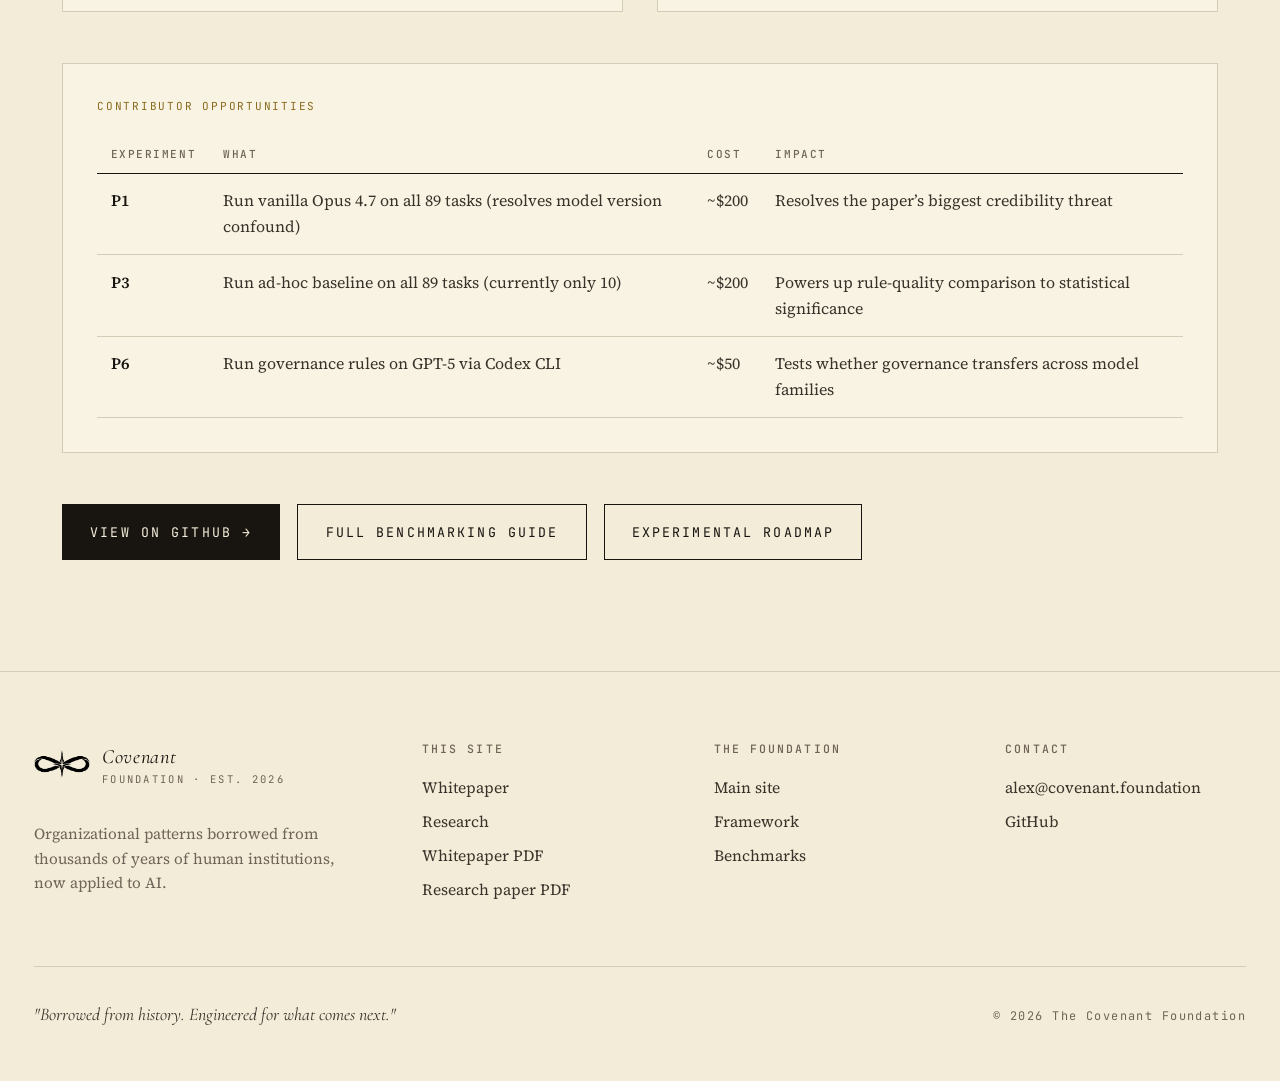
==== commit a292ed0e: "Demote benchmark claims to preliminary, fix baseline framing, add caveats - Lead with governed (67.4" ====
--- a/research.html
+++ b/research.html
@@ -72,7 +72,7 @@
       <div class="h-sub mb-1">Academic paper &middot; Draft &middot; May 2026</div>
       <h3 style="font-family: var(--display); font-style: italic; font-weight: 400; font-size: clamp(1.4rem, 2.5vw, 1.8rem); color: var(--ink); margin-bottom: 1rem; line-height: 1.15;">Why Principal-Agent Systems Require Structural Governance, Not Relational Oversight</h3>
       <p>The technical paper. Presents Terminal-Bench 2.0 results on 89 coding tasks, isolates the governance contribution from model capability, and proposes a framework for measuring governance overhead.</p>
-      <p><strong>Key result:</strong> 6 governance rules improved the same model from 42% to 67.4% on Terminal-Bench, a 25-point lift. Rules 1, 3, and 4 (read first, iterate don&rsquo;t repeat, verify before done) carried most of the improvement.</p>
+      <p><strong>Preliminary result:</strong> Governed agent scored 67.4% vs 58.0% for vanilla Claude Code&thinsp;&mdash;&thinsp;a +9.4 point lift. On a smaller same-model test (10 tasks), governance rules scored 80% vs 40% for ad-hoc rules. These are early results with a known model-version confound (Opus 4.7 vs 4.6); resolving it is the paper&rsquo;s top experimental priority.</p>
       <div class="flex gap-1 mt-2" style="flex-wrap: wrap;">
         <a class="btn btn-primary" href="Governance_Under_Load_Draft.pdf">Download PDF <span class="arrow">&rarr;</span></a>
       </div>
@@ -80,12 +80,12 @@
     </div>
     <div>
       <div style="background: var(--ink); color: var(--paper); padding: 2rem; border: 1px solid var(--ink);">
-        <div style="font-family: var(--mono); font-size: 0.65rem; letter-spacing: 0.16em; text-transform: uppercase; color: var(--gold); margin-bottom: 1.2rem;">Results at a glance</div>
-        <div class="rp-stat"><span class="rp-label">Governed (6 rules, no retry)</span><span class="rp-val gold">67.4%</span></div>
+        <div style="font-family: var(--mono); font-size: 0.65rem; letter-spacing: 0.16em; text-transform: uppercase; color: var(--gold); margin-bottom: 1.2rem;">Preliminary results</div>
+        <div class="rp-stat"><span class="rp-label">Governed (6 rules, Opus 4.7)</span><span class="rp-val gold">67.4%</span></div>
         <div class="rp-stat"><span class="rp-label">Vanilla Claude Code (Opus 4.6)</span><span class="rp-val">58.0%</span></div>
-        <div class="rp-stat"><span class="rp-label">Ad-hoc prompted baseline</span><span class="rp-val">42.0%</span></div>
-        <div class="rp-stat" style="border: none;"><span class="rp-label">Rules-only lift (same model)</span><span class="rp-val gold">+25 pts</span></div>
-        <div style="margin-top: 1.2rem; padding-top: 1rem; border-top: 1px solid #3a322a; font-size: 0.82rem; color: #9a8e7c;">89 tasks &middot; Terminal-Bench 2.0 &middot; Single attempt &middot; $11.17 total cost</div>
+        <div class="rp-stat"><span class="rp-label">Ad-hoc rules (Opus 4.7, 10 tasks)</span><span class="rp-val">42.0%</span></div>
+        <div class="rp-stat" style="border: none;"><span class="rp-label">Lift vs vanilla (model confound*)</span><span class="rp-val gold">+9.4 pts</span></div>
+        <div style="margin-top: 1.2rem; padding-top: 1rem; border-top: 1px solid #3a322a; font-size: 0.82rem; color: #9a8e7c;">89 tasks &middot; Single run &middot; Single attempt &middot; *Governed=Opus 4.7, vanilla=Opus 4.6. Same-model comparison is the top experimental priority.</div>
       </div>
     </div>
   </div>
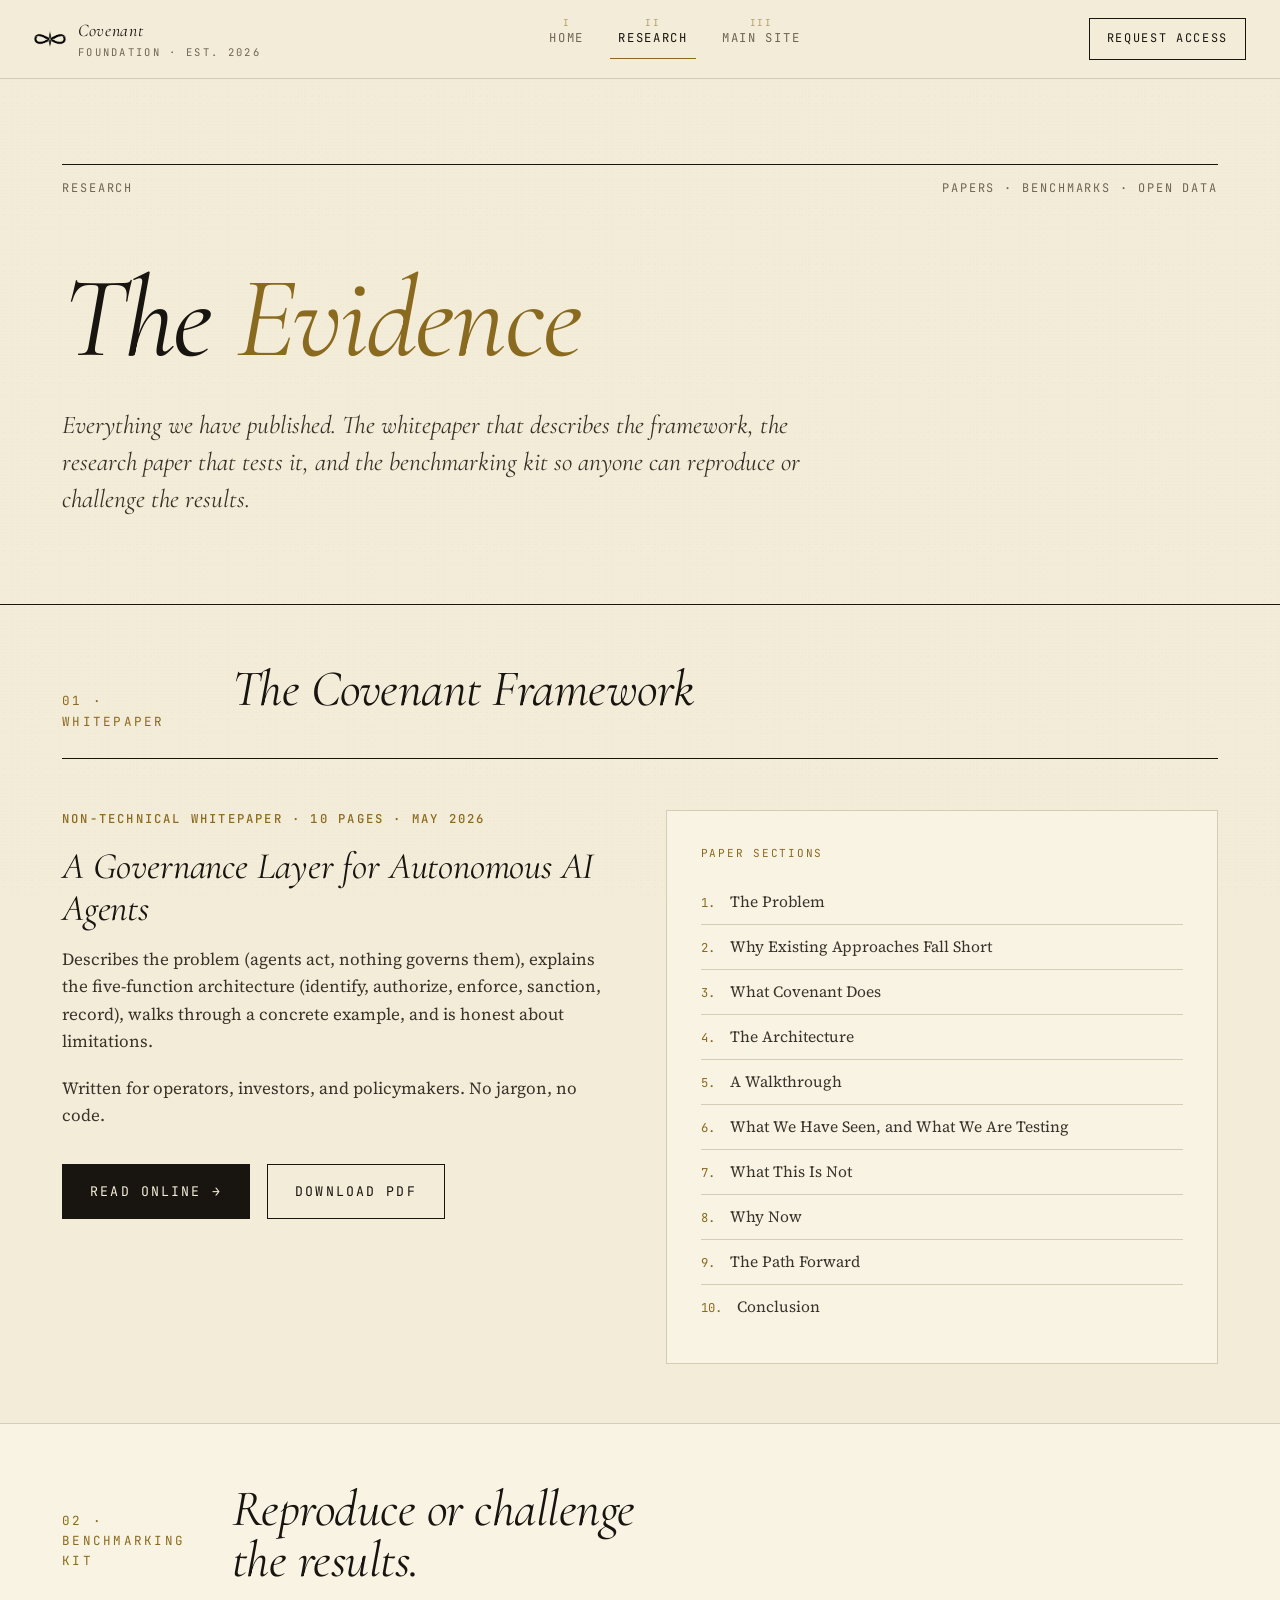
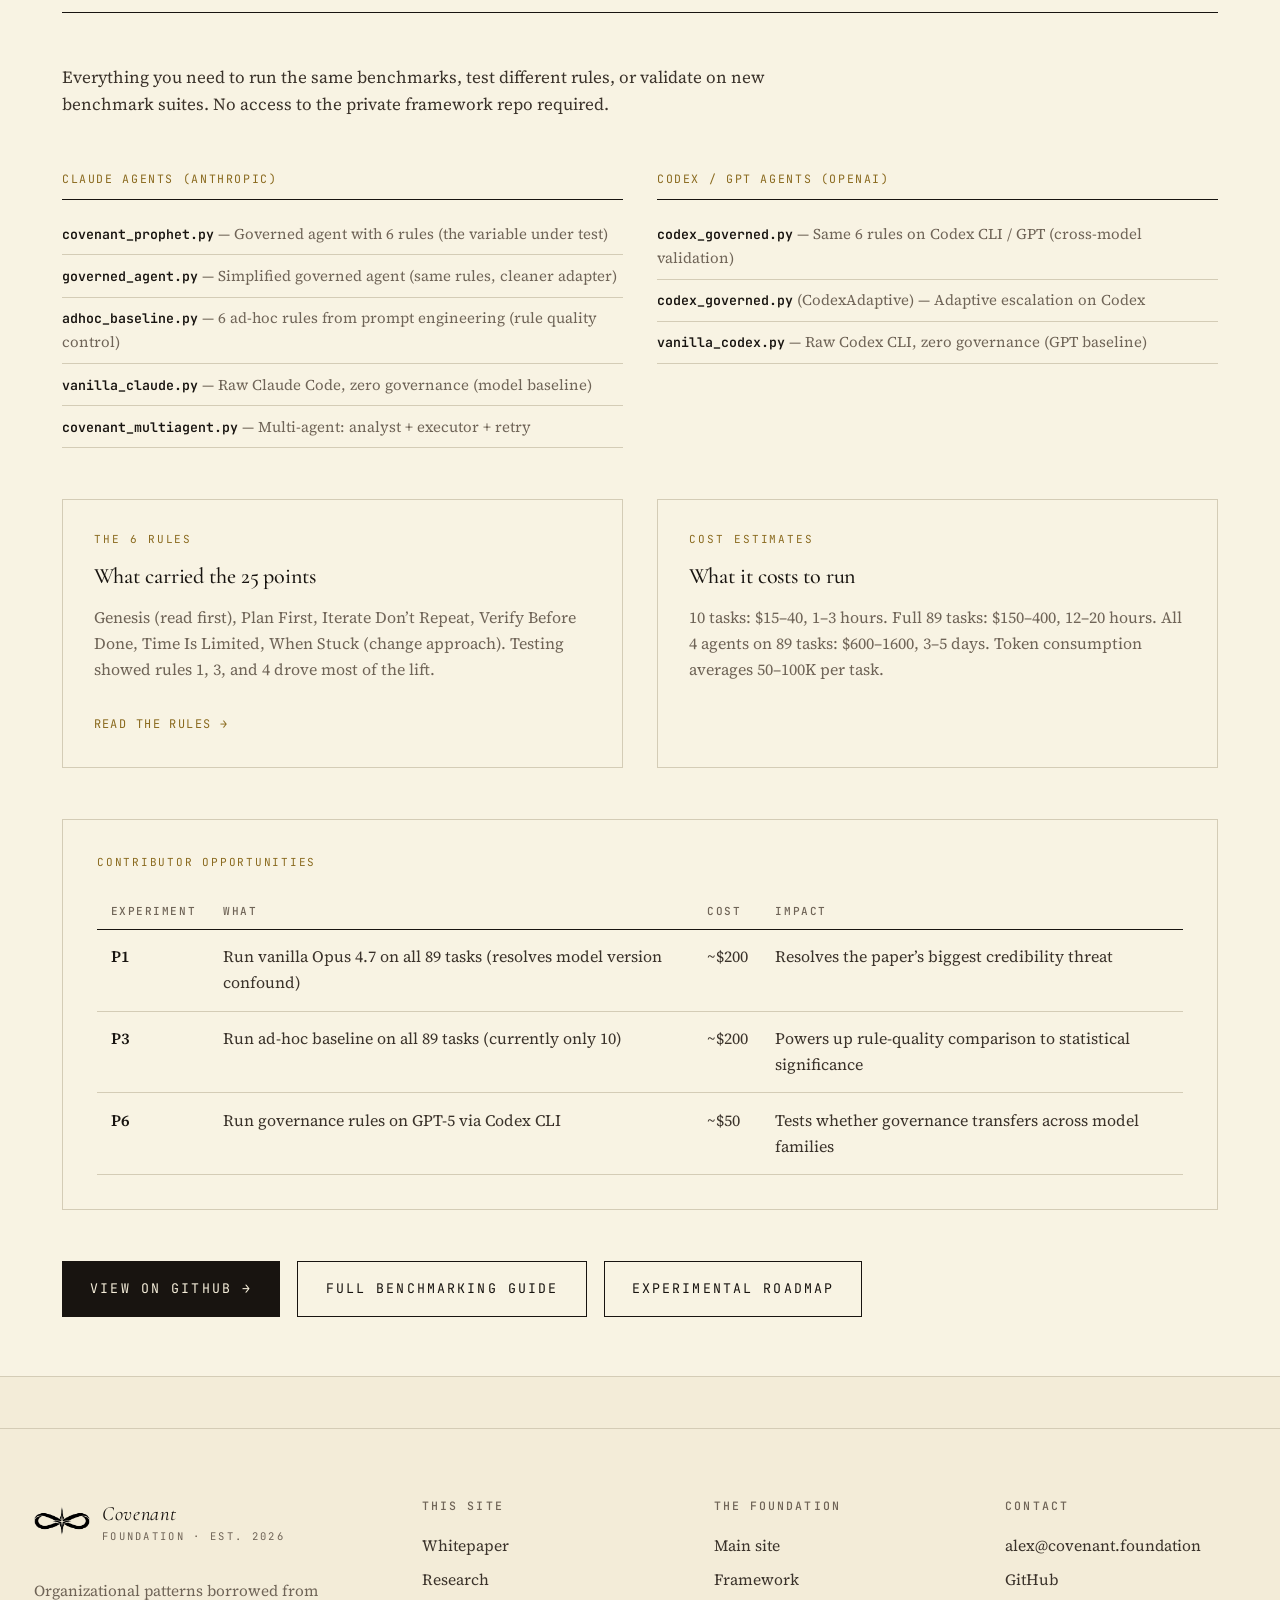
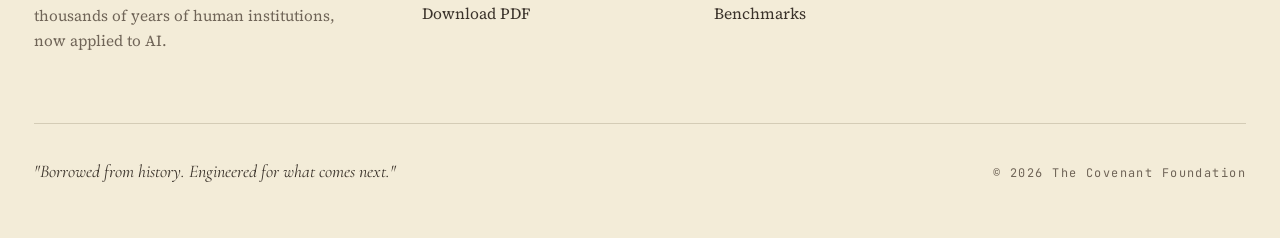
==== commit 540d92da: "Remove Governance Under Load paper from public site Only the whitepaper is published. Removed: - Gov" ====
--- a/research.html
+++ b/research.html
@@ -64,36 +64,9 @@
   </div>
 </div></section>
 
-<!-- RESEARCH PAPER -->
-<section id="paper" style="background: var(--paper-soft); border-top: 1px solid var(--rule); border-bottom: 1px solid var(--rule);"><div class="shell">
-  <div class="section-head"><div class="num">02 &middot; Research Paper</div><h2>Governance Under Load</h2></div>
-  <div class="grid-2" style="gap: 3rem; align-items: start;">
-    <div>
-      <div class="h-sub mb-1">Academic paper &middot; Draft &middot; May 2026</div>
-      <h3 style="font-family: var(--display); font-style: italic; font-weight: 400; font-size: clamp(1.4rem, 2.5vw, 1.8rem); color: var(--ink); margin-bottom: 1rem; line-height: 1.15;">Why Principal-Agent Systems Require Structural Governance, Not Relational Oversight</h3>
-      <p>The technical paper. Presents Terminal-Bench 2.0 results on 89 coding tasks, isolates the governance contribution from model capability, and proposes a framework for measuring governance overhead.</p>
-      <p><strong>Preliminary result:</strong> Governed agent scored 67.4% vs 58.0% for vanilla Claude Code&thinsp;&mdash;&thinsp;a +9.4 point lift. On a smaller same-model test (10 tasks), governance rules scored 80% vs 40% for ad-hoc rules. These are early results with a known model-version confound (Opus 4.7 vs 4.6); resolving it is the paper&rsquo;s top experimental priority.</p>
-      <div class="flex gap-1 mt-2" style="flex-wrap: wrap;">
-        <a class="btn btn-primary" href="Governance_Under_Load_Draft.pdf">Download PDF <span class="arrow">&rarr;</span></a>
-      </div>
-      <p class="dim mt-2" style="font-size: 0.82rem;">Draft. Targeted for NeurIPS Safe ML / AAMAS / arXiv. Experimental roadmap in the benchmarking kit below.</p>
-    </div>
-    <div>
-      <div style="background: var(--ink); color: var(--paper); padding: 2rem; border: 1px solid var(--ink);">
-        <div style="font-family: var(--mono); font-size: 0.65rem; letter-spacing: 0.16em; text-transform: uppercase; color: var(--gold); margin-bottom: 1.2rem;">Preliminary results</div>
-        <div class="rp-stat"><span class="rp-label">Governed (6 rules, Opus 4.7)</span><span class="rp-val gold">67.4%</span></div>
-        <div class="rp-stat"><span class="rp-label">Vanilla Claude Code (Opus 4.6)</span><span class="rp-val">58.0%</span></div>
-        <div class="rp-stat"><span class="rp-label">Ad-hoc rules (Opus 4.7, 10 tasks)</span><span class="rp-val">42.0%</span></div>
-        <div class="rp-stat" style="border: none;"><span class="rp-label">Lift vs vanilla (model confound*)</span><span class="rp-val gold">+9.4 pts</span></div>
-        <div style="margin-top: 1.2rem; padding-top: 1rem; border-top: 1px solid #3a322a; font-size: 0.82rem; color: #9a8e7c;">89 tasks &middot; Single run &middot; Single attempt &middot; *Governed=Opus 4.7, vanilla=Opus 4.6. Same-model comparison is the top experimental priority.</div>
-      </div>
-    </div>
-  </div>
-</div></section>
-
 <!-- BENCHMARKING KIT -->
-<section id="benchmarks"><div class="shell">
-  <div class="section-head"><div class="num">03 &middot; Benchmarking Kit</div><h2>Reproduce or challenge<br>the results.</h2></div>
+<section id="benchmarks" style="background: var(--paper-soft); border-top: 1px solid var(--rule); border-bottom: 1px solid var(--rule);"><div class="shell">
+  <div class="section-head"><div class="num">02 &middot; Benchmarking Kit</div><h2>Reproduce or challenge<br>the results.</h2></div>
   <p class="measure-wide mb-3">Everything you need to run the same benchmarks, test different rules, or validate on new benchmark suites. No access to the private framework repo required.</p>
 
   <div class="bk-agents">
@@ -149,7 +122,7 @@
 <footer class="foot"><div class="shell-wide">
   <div class="foot-grid">
     <div><a href="https://covenant.foundation" class="nav-brand" style="margin-bottom: 1rem; display:inline-flex;"><img class="mark" src="assets/logo.png" alt="Covenant" style="width: 56px;"><span><span class="word" style="font-family: var(--display); font-style: italic; font-size: 1.2rem; color: var(--ink);">Covenant</span><small style="font-family: var(--mono); font-size: 0.62rem; letter-spacing: 0.22em; text-transform: uppercase; color: var(--ink-3); display:block;">Foundation &middot; est. 2026</small></span></a><p class="dim" style="font-size: 0.9rem; max-width: 22rem; margin-top: 1rem;">Organizational patterns borrowed from thousands of years of human institutions, now applied to AI.</p></div>
-    <div><h4>This Site</h4><ul><li><a href="whitepaper.html">Whitepaper</a></li><li><a href="research.html">Research</a></li><li><a href="Covenant_Framework_Whitepaper.pdf">Whitepaper PDF</a></li><li><a href="Governance_Under_Load_Draft.pdf">Research paper PDF</a></li></ul></div>
+    <div><h4>This Site</h4><ul><li><a href="whitepaper.html">Whitepaper</a></li><li><a href="research.html">Research</a></li><li><a href="Covenant_Framework_Whitepaper.pdf">Download PDF</a></li></ul></div>
     <div><h4>The Foundation</h4><ul><li><a href="https://covenant.foundation">Main site</a></li><li><a href="https://covenant.foundation/framework.html">Framework</a></li><li><a href="https://covenant.foundation/benchmarks.html">Benchmarks</a></li></ul></div>
     <div><h4>Contact</h4><ul><li><a href="mailto:alex@covenant.foundation">alex@covenant.foundation</a></li><li><a href="https://github.com/asalsali/covenant-research">GitHub</a></li></ul></div>
   </div>
